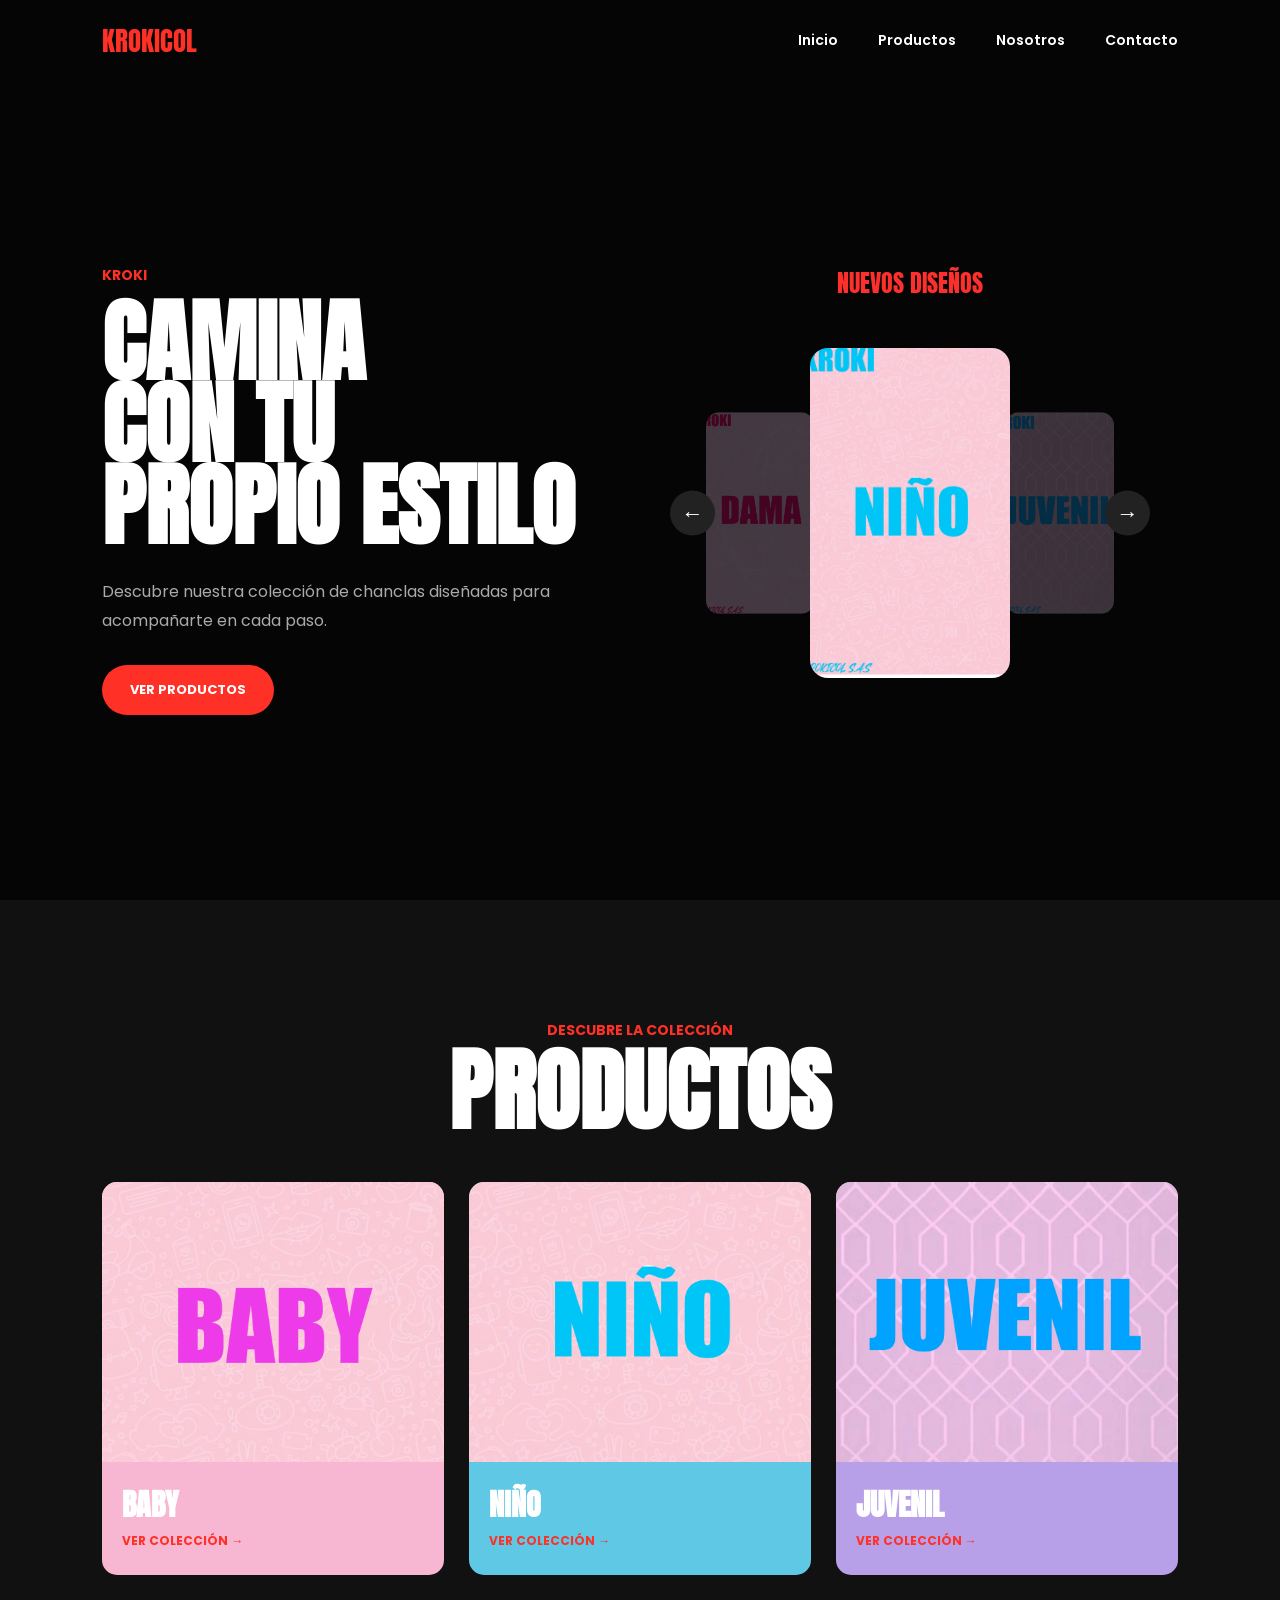
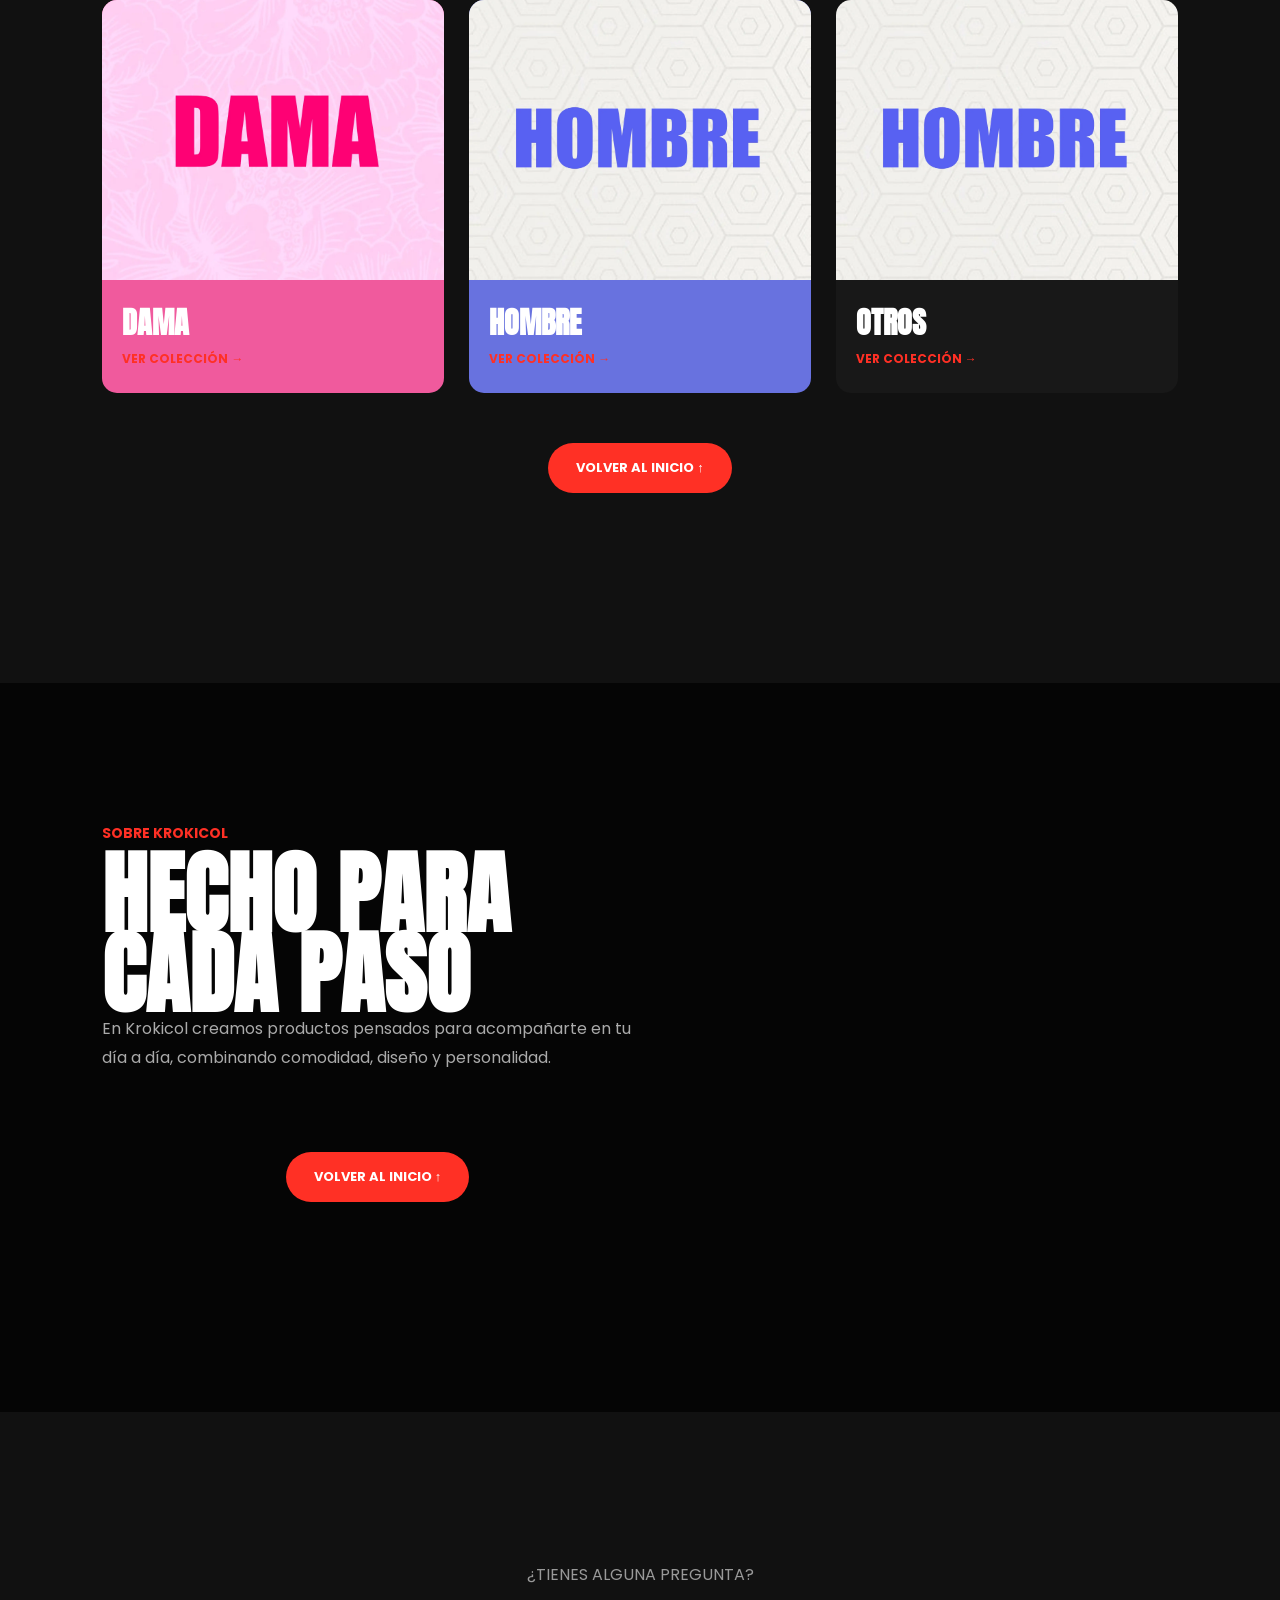
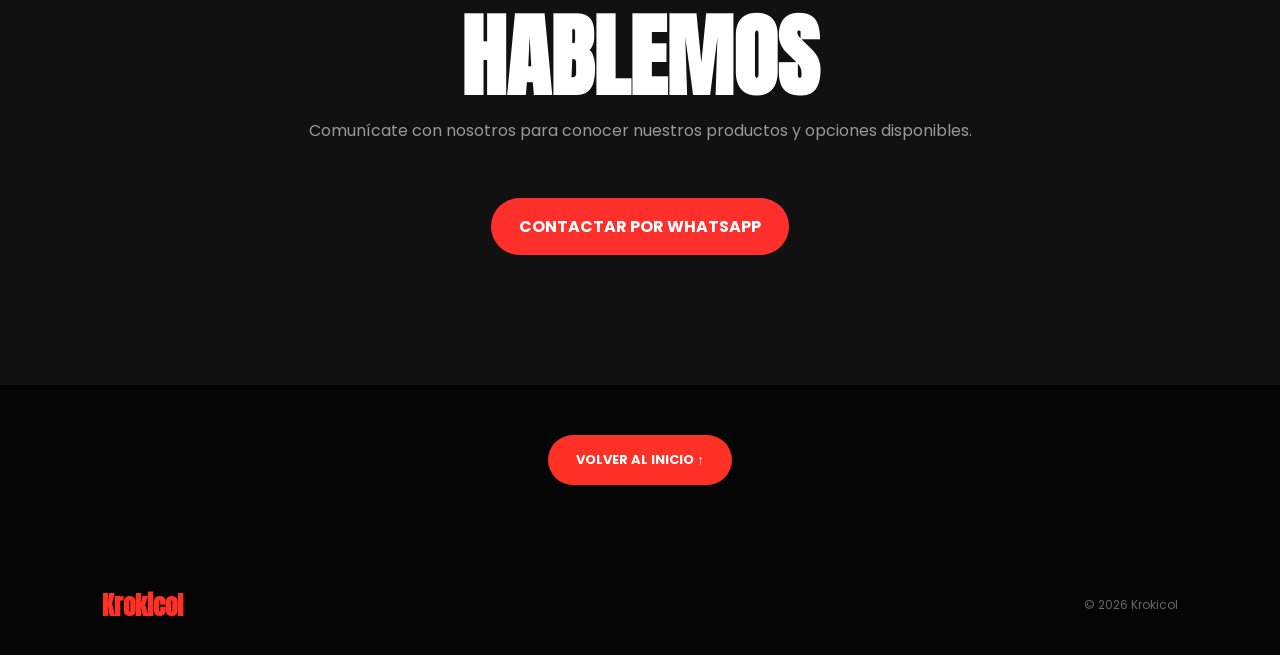
==== Krokicol App/index.html @ 509695ab "Agregar proyecto KROKICOL" ====
<!DOCTYPE html>
<html lang="es">

<head>

    <meta charset="UTF-8">

    <meta name="viewport" content="width=device-width, initial-scale=1.0">
    <link rel="icon" type="image/png" href="./images/icon-192.png">

    <title>Productos | Krokicol</title>

    <!-- Fuentes -->
    <link rel="preconnect" href="https://fonts.googleapis.com">
    <link rel="preconnect" href="https://fonts.gstatic.com" crossorigin>

    <link href="https://fonts.googleapis.com/css2?family=Anton&family=Poppins:wght@400;500;600;700&display=swap" rel="stylesheet">

    <!-- Tu CSS principal -->
    <link rel="stylesheet" href="style.css">

    <!-- Configuración de la App -->
    <link rel="manifest" href="manifest.json">
<meta name="theme-color" content="#050505">


    <!-- ==================================================
         ESTILOS DEL CARRUSEL
         Por ahora están aquí para no tocar style.css.
    =================================================== -->

    <style>

        /* ================================
           PÁGINA
        ================================= */

        .catalog-page {
            display: none;
    width: 100%;
    min-height: calc(100vh - 80px);
    background: #080808;
    padding: 70px 5% 100px;
    overflow: hidden;
    box-sizing: border-box;
}


        /* ================================
           ENCABEZADO
        ================================= */

        .catalog-header {
            text-align: center;
            margin-bottom: 35px;
        }

        .catalog-header .red-text {
            color: #ff3025;
            font-size: 13px;
            font-weight: 700;
            letter-spacing: 1px;
        }

        .catalog-header h1 {
            font-family: "Anton", sans-serif;
            font-size: clamp(60px, 8vw, 100px);
            line-height: 0.9;
            margin: 10px 0 15px;
        }

        .catalog-header p:last-child {
            color: #888;
            font-size: 14px;
        }


        /* ================================
           BOTONES DE CATEGORÍA
        ================================= */

        .category-buttons {
            display: flex;
            justify-content: center;
            flex-wrap: wrap;
            gap: 10px;
            margin-bottom: 40px;
        }

        .category-buttons a {
            padding: 10px 22px;
            border: 1px solid #333;
            border-radius: 30px;
            color: white;
            font-size: 13px;
            transition: 0.3s;
        }

        .category-buttons a:hover {
            background: #ff3025;
            border-color: #ff3025;
        }

        .category-buttons a.active {
            background: #ff3025;
            border-color: #ff3025;
        }


        /* ================================
           CARRUSEL
        ================================= */

        .carousel-area {
            width: 100%;
            max-width: 1300px;
            height: 430px;
            margin: 0 auto;
            position: relative;
        }

        .carousel-window {
            width: 100%;
            height: 100%;
            position: relative;
            overflow: hidden;
        }

        .carousel-track {
            width: 100%;
            height: 100%;
            position: relative;
        }


        /* ================================
           TARJETAS
        ================================= */

        .slide {
            position: absolute;

            width: 270px;
            height: 360px;

            left: 50%;
            top: 30px;

            transform:
                translateX(-50%)
                scale(0.65);

            opacity: 0;

            background: #151515;

            border: 1px solid #292929;

            border-radius: 16px;

            overflow: hidden;

            cursor: pointer;

            transition:
                transform 0.6s ease,
                opacity 0.6s ease,
                filter 0.6s ease;

            box-shadow:
                0 20px 50px rgba(0,0,0,0.5);
        }


        /* ================================
           PRODUCTO CENTRAL
        ================================= */

        .slide.active {
            opacity: 1;

            z-index: 5;

            transform:
                translateX(-50%)
                scale(1);

            filter: brightness(1);
        }


        /* ================================
           PRODUCTO IZQUIERDO
        ================================= */

        .slide.previous {
            opacity: 0.45;

            z-index: 3;

            transform:
                translateX(calc(-50% - 330px))
                scale(0.72);

            filter: brightness(0.4);
        }


        /* ================================
           PRODUCTO DERECHO
        ================================= */

        .slide.next {
            opacity: 0.45;

            z-index: 3;

            transform:
                translateX(calc(-50% + 330px))
                scale(0.72);

            filter: brightness(0.4);
        }


        /* ================================
           IMAGEN / PLACEHOLDER
        ================================= */

        .slide-image {
    width: 100%;
    height: 100%;

    display: flex;
    align-items: center;
    justify-content: center;

    background: #151515;

    overflow: hidden;
}

.slide-image img {
    width: 100%;
    height: 100%;

    object-fit: contain;

    display: block;
}


        /* ================================
           INFORMACIÓN DENTRO DE TARJETA
        ================================= */

        .slide-info {
            position: absolute;

            left: 22px;
            right: 22px;
            bottom: 20px;

            z-index: 2;
        }

        .slide-info::before {
            content: "";

            position: absolute;

            left: -22px;
            right: -22px;
            bottom: -20px;

            height: 150px;

            background:
                linear-gradient(
                    transparent,
                    rgba(0,0,0,0.95)
                );

            z-index: -1;
        }

        .slide-reference {
            color: #ff3025;

            font-size: 11px;

            font-weight: 700;

            letter-spacing: 1px;
        }

        .slide-info h3 {
            font-size: 22px;

            margin-top: 4px;
        }


        /* ================================
           FLECHAS
        ================================= */

        .carousel-arrow {
            position: absolute;

            top: 50%;

            transform: translateY(-50%);

            z-index: 20;

            width: 55px;
            height: 55px;

            border-radius: 50%;

            border: 1px solid #444;

            background: #111;

            color: white;

            font-size: 25px;

            cursor: pointer;

            transition: 0.3s;
        }

        .carousel-arrow:hover {
            background: #ff3025;

            border-color: #ff3025;

            transform:
                translateY(-50%)
                scale(1.1);
        }

        .arrow-left {
            left: 2%;
        }

        .arrow-right {
            right: 2%;
        }


        /* ================================
           INFORMACIÓN DEL PRODUCTO
        ================================= */

        .selected-product {
            text-align: center;

            margin-top: 10px;
        }

        .selected-reference {
            color: #ff3025;

            font-size: 12px;

            font-weight: 700;

            letter-spacing: 2px;
        }

        .selected-product h2 {
            font-family: "Anton", sans-serif;

            font-size: 40px;

            line-height: 1;

            margin: 8px 0;
        }

        .selected-description {
            color: #888;

            font-size: 14px;

            margin-bottom: 12px;
        }

        .selected-price {
            display: block;

            font-size: 24px;

            margin-bottom: 20px;
        }


        /* ================================
           BOTÓN CONSULTAR
        ================================= */

        .consult-button {
            display: inline-block;

            background: #ff3025;

            color: white;

            padding: 13px 25px;

            border-radius: 30px;

            font-size: 12px;

            font-weight: 700;

            transition: 0.3s;
        }

        .consult-button:hover {
            background: white;

            color: #ff3025;

            transform: translateY(-3px);
        }


        /* ================================
           PUNTOS
        ================================= */

        .dots {
            display: flex;

            justify-content: center;

            gap: 8px;

            margin-top: 25px;
        }

        .dot {
            width: 8px;
            height: 8px;

            padding: 0;

            border: none;

            border-radius: 50%;

            background: #444;

            cursor: pointer;

            transition: 0.3s;
        }

        .dot.active {
            width: 25px;

            border-radius: 10px;

            background: #ff3025;
        }

        /* ================================
   ZOOM DE PRODUCTO
================================ */

.zoom-modal {
    position: fixed;

    inset: 0;

    z-index: 9999;

    display: none;

    align-items: center;
    justify-content: center;

    background: rgba(0, 0, 0, 0.92);

    padding: 40px;
}

.zoom-modal.active {
    display: flex;
}

.zoom-content {
    width: 90vw;
    height: 85vh;

    display: flex;

    align-items: center;
    justify-content: center;

    overflow: hidden;

    cursor: grab;
}

.zoom-content:active {
    cursor: grabbing;
}

.zoom-content img {
    max-width: 100%;
    max-height: 100%;

    object-fit: contain;

    transform-origin: center;

    transition: transform 0.15s ease;

    user-select: none;

    cursor: default;

    touch-action: none;
}

.zoom-close {
    position: absolute;

    top: 25px;
    right: 30px;

    width: 50px;
    height: 50px;

    border-radius: 50%;

    border: 1px solid #555;

    background: #111;

    color: white;

    font-size: 20px;

    cursor: pointer;

    z-index: 10;

    transition: 0.3s;
}

.zoom-close:hover {
    background: #ff3025;

    border-color: #ff3025;
}

.zoom-controls {
    position: absolute;

    bottom: 25px;
    left: 50%;

    transform: translateX(-50%);

    display: flex;

    align-items: center;

    gap: 15px;

    padding: 10px 18px;

    border-radius: 40px;

    background: #111;

    border: 1px solid #333;
}

.zoom-controls button {
    width: 40px;
    height: 40px;

    border-radius: 50%;

    border: none;

    background: #ff3025;

    color: white;

    font-size: 22px;

    cursor: pointer;
}

.zoom-controls button:hover {
    background: white;

    color: #ff3025;
}

.zoom-controls span {
    color: white;

    font-size: 16px;
}

/* ================================
   ZOOM DE PRODUCTO
================================ */

.zoom-modal {
    position: fixed;

    inset: 0;

    z-index: 9999;

    display: none;

    align-items: center;
    justify-content: center;

    background: rgba(0, 0, 0, 0.92);

    padding: 40px;
}

.zoom-modal.active {
    display: flex;
}

.zoom-content {
    width: 90vw;
    height: 85vh;

    display: flex;

    align-items: center;
    justify-content: center;

    overflow: hidden;

    cursor: grab;
}

.zoom-content:active {
    cursor: grabbing;
}

.zoom-content img {
    max-width: 100%;
    max-height: 100%;

    object-fit: contain;

    transform-origin: center;

    transition: transform 0.2s ease;

    user-select: none;
}

.zoom-close {
    position: absolute;

    top: 25px;
    right: 30px;

    width: 50px;
    height: 50px;

    border-radius: 50%;

    border: 1px solid #555;

    background: #111;

    color: white;

    font-size: 20px;

    cursor: pointer;

    z-index: 10;

    transition: 0.3s;
}

.zoom-close:hover {
    background: #ff3025;

    border-color: #ff3025;
}

.zoom-controls {
    position: absolute;

    bottom: 25px;
    left: 50%;

    transform: translateX(-50%);

    display: flex;

    align-items: center;

    gap: 15px;

    padding: 10px 18px;

    border-radius: 40px;

    background: #111;

    border: 1px solid #333;
}

.zoom-controls button {
    width: 40px;
    height: 40px;

    border-radius: 50%;

    border: none;

    background: #ff3025;

    color: white;

    font-size: 22px;

    cursor: pointer;
}

.zoom-controls button:hover {
    background: white;

    color: #ff3025;
}

.zoom-controls span {
    color: white;

    font-size: 16px;
}

        /* ================================
           CELULAR
        ================================= */

        @media (max-width: 700px) {

            .catalog-page {
                padding: 60px 3% 80px;
            }

            .carousel-area {
                height: 390px;
            }

            .slide {
                width: 220px;
                height: 320px;
            }

            .slide.previous {
                transform:
                    translateX(calc(-50% - 150px))
                    scale(0.55);

                opacity: 0.2;
            }

            .slide.next {
                transform:
                    translateX(calc(-50% + 150px))
                    scale(0.55);

                opacity: 0.2;
            }

            .carousel-arrow {
                width: 45px;
                height: 45px;

                font-size: 20px;
            }

            .arrow-left {
                left: 0;
            }

            .arrow-right {
                right: 0;
            }

            .selected-product h2 {
                font-size: 32px;
            }

        }

    </style>

</head>


<body>



    <!-- ==================================================
         HEADER
    =================================================== -->

    <header class="header">

    <a href="index.html" class="logo">
        KROKICOL
    </a>

    <nav class="navbar">

        <a href="index.html">
            Inicio
        </a>

        <a href="index.html#productos">
            Productos
        </a>

        <a href="#nosotros">
            Nosotros
        </a>

        <a href="#contacto">
            Contacto
        </a>

    </nav>

</header>

    <section id="inicio" class="hero">

            <div class="hero-text">

                <p class="red-text">
                    KROKI
                </p>

                <h1>
                    CAMINA<br>
                    CON TU<br>
                    PROPIO ESTILO
                </h1>

                <p class="description">
                    Descubre nuestra colección de chanclas
                    diseñadas para acompañarte en cada paso.
                </p>

                <a href="index.html#productos" class="button"> 
                    VER PRODUCTOS
                </a>

            </div>


            <div class="hero-product">

    <p class="new-designs-title">NUEVOS DISEÑOS</p>

    <div class="hero-carousel" id="inicio-carrusel">

        <button class="hero-prev">←</button>

        <div class="hero-slides">

    <a href="./images/6.webp" class="hero-slide active">
        <img src="./images/6.webp" alt="Niño">
    </a>

    <a href="./images/14.webp" class="hero-slide">
        <img src="./images/14.webp" alt="Juvenil">
    </a>

    <a href="./images/23.webp" class="hero-slide">
        <img src="./images/23.webp" alt="Dama">
    </a>

</div>

        <button class="hero-next">→</button>

    </div>

</div>

    </section>

<!-- ================================
     CARRUSEL DE PRODUCTOS
================================ -->

<section class="catalog-page">

    <h2 id="category-title"></h2>

    <p id="category-description"></p>

    <div class="carousel-area">

        <div class="carousel-window">

            <div id="carousel-track" class="carousel-track"></div>

        </div>

        <button
            id="previous-button"
            class="carousel-arrow arrow-left">
            ‹
        </button>

        <button
            id="next-button"
            class="carousel-arrow arrow-right">
            ›
        </button>

        <div id="dots"></div>

    </div>

    <!-- INFORMACIÓN DEL PRODUCTO SELECCIONADO -->

<div class="selected-product">

    <p id="selected-reference"></p>

    <h2 id="selected-name"></h2>

    <p id="selected-description"></p>

    <p id="selected-price"></p>

    <a
        id="consult-button"
        class="button"
        href="#"
        target="_blank">
        CONSULTAR
    </a>

</div>

<!-- MODAL DE ZOOM -->
<div id="zoom-modal" class="zoom-modal">

    <button id="zoom-close" class="zoom-close">×</button>

    <button id="zoom-prev" class="zoom-nav zoom-prev">‹</button>

    <div class="zoom-content">

        <img id="zoom-image" src="" alt="Producto">

        <div class="zoom-controls">
            <button id="zoom-out">−</button>
            <span>ZOOM</span>
            <button id="zoom-in">+</button>
        </div>

    </div>

    <button id="zoom-next" class="zoom-nav zoom-next">›</button>

</div>

        </section>



    <!-- ==================================================
         CATÁLOGO
    =================================================== -->

    <section id="productos" class="home-products">

    <div class="section-title">

        <p class="red-text">DESCUBRE LA COLECCIÓN</p>

        <h2>PRODUCTOS</h2>

    </div>

    <!-- AQUÍ VAN LOS 6 CUADROS -->

    <div class="category-grid">


                <a href="./productos.html?categoria=baby"
                   class="category">

                    <div class="category-placeholder">
    <img src="./images/1.webp" alt="Baby">
</div>

                    <h3>
                        BABY
                    </h3>

                    <span>
                        VER COLECCIÓN →
                    </span>

                </a>


                <a href="./productos.html?categoria=nino"
                   class="category">

                    <div class="category-placeholder">
    <img src="./images/6.webp" alt="Niño">
</div>

                    <h3>
                        NIÑO
                    </h3>

                    <span>
                        VER COLECCIÓN →
                    </span>

                </a>


                <a href="./productos.html?categoria=juvenil"
                   class="category">

                    <div class="category-placeholder">
    <img src="./images/14.webp" alt="Juvenil">
</div>

                    <h3>
                        JUVENIL
                    </h3>

                    <span>
                        VER COLECCIÓN →
                    </span>

                </a>


                <a href="./productos.html?categoria=dama"
                   class="category">

                    <div class="category-placeholder">
    <img src="./images/23.webp" alt="Dama">
</div>

                    <h3>
                        DAMA
                    </h3>

                    <span>
                        VER COLECCIÓN →
                    </span>

                </a>


                <a href="./productos.html?categoria=hombre"
                   class="category">

                    <div class="category-placeholder">
    <img src="./images/64.webp" alt="Hombre">
</div>

                    <h3>
                        HOMBRE
                    </h3>

                    <span>
                        VER COLECCIÓN →
                    </span>

                </a>


                <a href="./productos.html?categoria=otros"
                   class="category">

                    <div class="category-placeholder">
    <img src="./images/64.webp" alt="Hombre">
</div>

                    <h3>
                        OTROS
                    </h3>

                    <span>
                        VER COLECCIÓN →
                    </span>

                </a>

            </div>

        

    <div class="back-home">
        <a href="index.html">VOLVER AL INICIO ↑</a>
    </div>

</section>

    

    <section class="about" id="nosotros">

    <div>

        <p class="red-text">
            SOBRE KROKICOL
        </p>

        <h2>
            HECHO PARA<br>
            CADA PASO
        </h2>

        <p class="description">
            En Krokicol creamos productos pensados
            para acompañarte en tu día a día,
            combinando comodidad, diseño y personalidad.
        </p>

        

            <div class="back-home">
                <a href="index.html">VOLVER AL INICIO ↑</a>
            </div>

        

    </div>

</section>



<section class="contact" id="contacto">

    <div class="contact-content">

        <p class="small-title">
            ¿TIENES ALGUNA PREGUNTA?
        </p>

        <h2>
            HABLEMOS
        </h2>

        <p>
            Comunícate con nosotros para conocer
            nuestros productos y opciones disponibles.
        </p>

        <a href="https://www.whatsapp.com/"
           class="btn"
           target="_blank">
            CONTACTAR POR WHATSAPP
        </a>

    </div>

</section>

<div class="back-home">
    <a href="index.html">VOLVER AL INICIO ↑</a>
</div>

</main>

<!-- ==================== FOOTER ==================== -->

<footer>
    <strong>
        Krokicol
    </strong>

    <p>
        © 2026 Krokicol
    </p>
</footer>



    <!-- ==================================================
         JAVASCRIPT
    =================================================== -->

    <script src="./productos.js"></script>

<script>

    /* =========================
       OBTENER CATEGORÍA DE LA URL
    ========================= */

    const parametros = new URLSearchParams(
        window.location.search
    );

        let categoria =
            parametros.get("categoria");


        if (!productos[categoria]) {
            categoria = "baby";
        }


        /* ================================================
           VARIABLES
        ================================================= */

        const listaProductos =
            productos[categoria];

        let productoActual = 0;


        const track =
            document.getElementById(
                "carousel-track"
            );

        const dots =
            document.getElementById(
                "dots"
            );

            console.log("TRACK:", track);
console.log("DOTS:", dots);

        /* ================================================
           TÍTULO
        ================================================= */

const categoryTitle = document.getElementById("category-title");
const categoryDescription = document.getElementById("category-description");

if (categoryTitle) {
    categoryTitle.textContent = nombresCategorias[categoria];
}

if (categoryDescription) {
    categoryDescription.textContent = descripciones[categoria];
}


        /* ================================================
           MARCAR CATEGORÍA ACTIVA
        ================================================= */

        document.querySelectorAll(
            ".category-buttons a"
        ).forEach(boton => {

            if (
                boton.dataset.category === categoria
            ) {

                boton.classList.add("active");

            }

        });


        /* ================================================
           CREAR TARJETAS
        ================================================= */

        function crearTarjetas() {

            track.innerHTML = "";

            dots.innerHTML = "";


            listaProductos.forEach(
                (producto, index) => {


                    const tarjeta =
                        document.createElement(
                            "article"
                        );


                    tarjeta.className =
                        "slide";


                    tarjeta.innerHTML = `

    <div class="slide-image">

        <img
            src="${producto.imagen}"
            alt="${producto.nombre}">

    </div>

    <div class="slide-info">

        <span class="slide-reference">
            ${producto.referencia}
        </span>

        <h3>
            ${producto.nombre}
        </h3>

    </div>

`;


     tarjeta.addEventListener(
    "click",
    () => {

        if (index === productoActual) {

            abrirZoom();

        } else {

            productoActual = index;

            actualizarCarrusel();

        }

    }
);


                    track.appendChild(
                        tarjeta
                    );


                    /* DOT */

                    const punto =
                        document.createElement(
                            "button"
                        );


                    punto.className =
                        "dot";


                    punto.addEventListener(
                        "click",
                        () => {

                            productoActual = index;

                            actualizarCarrusel();

                        }
                    );


                    dots.appendChild(
                        punto
                    );

                }
            );


            actualizarCarrusel();

        }


        /* ================================================
           ACTUALIZAR CARRUSEL
        ================================================= */

        function actualizarCarrusel() {

            const tarjetas =
                document.querySelectorAll(
                    ".slide"
                );


            const total =
                tarjetas.length;


            tarjetas.forEach(
                (tarjeta, index) => {


                    tarjeta.classList.remove(
                        "active",
                        "previous",
                        "next"
                    );


                    if (
                        index === productoActual
                    ) {

                        tarjeta.classList.add(
                            "active"
                        );

                    }


                    else if (
                        index ===
                        (
                            productoActual -
                            1 +
                            total
                        ) % total
                    ) {

                        tarjeta.classList.add(
                            "previous"
                        );

                    }


                    else if (
                        index ===
                        (
                            productoActual +
                            1
                        ) % total
                    ) {

                        tarjeta.classList.add(
                            "next"
                        );

                    }

                }
            );


            /* DOTS */

            document.querySelectorAll(
                ".dot"
            ).forEach(
                (punto, index) => {

                    punto.classList.toggle(
                        "active",
                        index === productoActual
                    );

                }
            );


            /* INFORMACIÓN */

            const producto =
                listaProductos[
                    productoActual
                ];


            document.getElementById(
                "selected-reference"
            ).textContent =
                producto.referencia;


            document.getElementById(
                "selected-name"
            ).textContent =
                producto.nombre;


            document.getElementById(
                "selected-description"
            ).textContent =
                producto.descripcion;


            document.getElementById(
                "selected-price"
            ).textContent =
                producto.precio;


            /* WHATSAPP */

            const mensaje =
                `Hola, estoy interesado en ${producto.nombre} (${producto.referencia}).`;


            document.getElementById(
                "consult-button"
            ).href =
                "https://wa.me/57XXXXXXXXXX?text=" +
                encodeURIComponent(
                    mensaje
                );

        }


        /* ================================================
           BOTÓN ANTERIOR
        ================================================= */

        const previousButton = document.getElementById("previous-button");

if (previousButton) {
    previousButton.addEventListener(
        "click",
        () => {
            productoActual--;

            if (productoActual < 0) {
                productoActual = listaProductos.length - 1;
            }

            actualizarCarrusel();
        }
    );
}


        /* ================================================
           BOTÓN SIGUIENTE
        ================================================= */

        const nextButton = document.getElementById("next-button");

if (nextButton) {
    nextButton.addEventListener(
        "click",
        () => {

            productoActual++;

            if (
                productoActual >= listaProductos.length
            ) {
                productoActual = 0;
            }

            actualizarCarrusel();

        }
    );
}


        /* ================================================
           INICIAR
        ================================================= */

        crearTarjetas();

        /* ================================================
   ZOOM DE PRODUCTO
================================================ */

/* ================================================
   ZOOM AVANZADO DE PRODUCTO
================================================ */

const zoomModal =
    document.getElementById("zoom-modal");

const zoomImage =
    document.getElementById("zoom-image");

    const zoomPrev =
    document.getElementById("zoom-prev");

const zoomNext =
    document.getElementById("zoom-next");

const zoomClose =
    document.getElementById("zoom-close");

const zoomIn =
    document.getElementById("zoom-in");

const zoomOut =
    document.getElementById("zoom-out");


/* ================================================
   VARIABLES DEL ZOOM
================================================ */

let zoomLevel = 1;

let positionX = 0;
let positionY = 0;

let isDragging = false;

let startX = 0;
let startY = 0;


/* ================================================
   ACTUALIZAR IMAGEN
================================================ */

function actualizarZoom() {

    zoomImage.style.transform =
        `translate(${positionX}px, ${positionY}px) scale(${zoomLevel})`;

}


/* ================================================
   REINICIAR ZOOM
================================================ */

function reiniciarZoom() {

    zoomLevel = 1;

    positionX = 0;

    positionY = 0;

    actualizarZoom();

}


/* ================================================
   ABRIR ZOOM
================================================ */

function abrirZoom() {

    const producto =
        listaProductos[productoActual];


    zoomImage.src =
        producto.imagen;


    zoomImage.alt =
        producto.nombre;


    reiniciarZoom();


    zoomModal.classList.add(
        "active"
    );

}

function productoAnterior() {
    productoActual--;

    if (productoActual < 0) {
        productoActual = listaProductos.length - 1;
    }

    abrirZoom();
}

function productoSiguiente() {
    productoActual++;

    if (productoActual >= listaProductos.length) {
        productoActual = 0;
    }

    abrirZoom();
}



/* ================================================
   CERRAR ZOOM
================================================ */

function cerrarZoom() {

    zoomModal.classList.remove(
        "active"
    );

}


/* ================================================
   AUMENTAR ZOOM
================================================ */

function aumentarZoom(
    cantidad = 0.25
) {

    zoomLevel += cantidad;


    if (zoomLevel > 4) {

        zoomLevel = 4;

    }


    actualizarZoom();

}


/* ================================================
   REDUCIR ZOOM
================================================ */

function reducirZoom(
    cantidad = 0.25
) {

    zoomLevel -= cantidad;


    if (zoomLevel < 1) {

        zoomLevel = 1;

        positionX = 0;

        positionY = 0;

    }


    actualizarZoom();

}


/* ================================================
   BOTÓN +
================================================ */

zoomIn.addEventListener(
    "click",
    () => {

        aumentarZoom();

    }
);


/* ================================================
   BOTÓN -
================================================ */

zoomOut.addEventListener(
    "click",
    () => {

        reducirZoom();

    }
);



/* ================================================
   RUEDA DEL MOUSE
================================================ */

zoomImage.addEventListener(
    "wheel",
    (evento) => {

        evento.preventDefault();


        if (
            evento.deltaY < 0
        ) {

            aumentarZoom(0.15);

        } else {

            reducirZoom(0.15);

        }

    },
    {
        passive: false
    }
);


/* ================================================
   DOBLE CLIC
================================================ */

zoomImage.addEventListener(
    "dblclick",
    (evento) => {

        evento.preventDefault();


        if (
            zoomLevel === 1
        ) {

            zoomLevel = 2;

        } else {

            zoomLevel = 1;

            positionX = 0;

            positionY = 0;

        }


        actualizarZoom();

    }
);


/* ================================================
   ARRASTRAR CON MOUSE
================================================ */

zoomImage.addEventListener(
    "mousedown",
    (evento) => {

        if (
            zoomLevel <= 1
        ) {

            return;

        }


        isDragging = true;


        startX =
            evento.clientX -
            positionX;


        startY =
            evento.clientY -
            positionY;


        zoomImage.style.cursor =
            "grabbing";

    }
);


document.addEventListener(
    "mousemove",
    (evento) => {

        if (
            !isDragging
        ) {

            return;

        }


        positionX =
            evento.clientX -
            startX;


        positionY =
            evento.clientY -
            startY;


        actualizarZoom();

    }
);


document.addEventListener(
    "mouseup",
    () => {

        isDragging = false;


        zoomImage.style.cursor =
            zoomLevel > 1
                ? "grab"
                : "default";

    }
);


/* ================================================
   VARIABLES PARA TOUCH
================================================ */

let initialDistance = 0;

let initialZoom = 1;

let touchStartX = 0;

let touchStartY = 0;


/* ================================================
   CALCULAR DISTANCIA ENTRE DOS DEDOS
================================================ */

function obtenerDistancia(
    touch1,
    touch2
) {

    const diferenciaX =
        touch1.clientX -
        touch2.clientX;


    const diferenciaY =
        touch1.clientY -
        touch2.clientY;


    return Math.sqrt(
        diferenciaX * diferenciaX +
        diferenciaY * diferenciaY
    );

}


/* ================================================
   TOUCH — INICIO
================================================ */

zoomImage.addEventListener(
    "touchstart",
    (evento) => {

        /* DOS DEDOS */

        if (
            evento.touches.length === 2
        ) {

            initialDistance =
                obtenerDistancia(
                    evento.touches[0],
                    evento.touches[1]
                );


            initialZoom =
                zoomLevel;

        }


        /* UN DEDO */

        else if (
            evento.touches.length === 1 &&
            zoomLevel > 1
        ) {

            touchStartX =
                evento.touches[0].clientX -
                positionX;


            touchStartY =
                evento.touches[0].clientY -
                positionY;

        }

    },
    {
        passive: false
    }
);


/* ================================================
   TOUCH — MOVIMIENTO
================================================ */

zoomImage.addEventListener(
    "touchmove",
    (evento) => {

        evento.preventDefault();


        /* =========================
           DOS DEDOS = PINCH
        ========================== */

        if (
            evento.touches.length === 2
        ) {

            const distanciaActual =
                obtenerDistancia(
                    evento.touches[0],
                    evento.touches[1]
                );


            const factor =
                distanciaActual /
                initialDistance;


            zoomLevel =
                initialZoom * factor;


            if (
                zoomLevel < 1
            ) {

                zoomLevel = 1;

            }


            if (
                zoomLevel > 4
            ) {

                zoomLevel = 4;

            }


            actualizarZoom();

        }


        /* =========================
           UN DEDO = ARRASTRAR
        ========================== */

        else if (
            evento.touches.length === 1 &&
            zoomLevel > 1
        ) {

            positionX =
                evento.touches[0].clientX -
                touchStartX;


            positionY =
                evento.touches[0].clientY -
                touchStartY;


            actualizarZoom();

        }

    },
    {
        passive: false
    }
);


/* ================================================
   CERRAR CON X
================================================ */

zoomClose.addEventListener(
    "click",
    cerrarZoom
);


zoomPrev.addEventListener(
    "click",
    productoAnterior
);

zoomNext.addEventListener(
    "click",
    productoSiguiente
);


/* ================================================
   CERRAR HACIENDO CLIC EN EL FONDO
================================================ */

zoomModal.addEventListener(
    "click",
    (evento) => {

        if (
            evento.target === zoomModal
        ) {

            cerrarZoom();

        }

    }
);


/* ================================================
   ESC PARA CERRAR
================================================ */

document.addEventListener(
    "keydown",
    (evento) => {

        if (
            evento.key === "Escape"
        ) {

            cerrarZoom();

        }

    }
);


    </script>

<script>
(function () {

    const categoriaActual = new URLSearchParams(window.location.search).get("categoria");

    const colores = {
    baby: "#F3B6CF",
    nino: "#A9DDE8",
    juvenil: "#C5B5E5",
    dama: "#F3B6D0",
    hombre: "#B7C5E3",
    otros: "#D6D6D6"
};

    const color = colores[categoriaActual];

    if (color) {

        // Cambia el fondo general
        document.body.style.backgroundColor = color;

        // Cambia específicamente el MAIN de productos
        const catalogo = document.querySelector(".catalog-page");

        if (catalogo) {
            catalogo.style.backgroundColor = color;
        }

    }

})();
</script>

<script src="app.js"></script>

<script>
window.addEventListener("load", function () {
    window.scrollTo(0, 0);
});
</script>

</body>

</html>
---- Krokicol App/style.css ----
/* ================================
   GENERAL
================================ */

* {
    margin: 0;
    padding: 0;
    box-sizing: border-box;
}

html {
    scroll-behavior: smooth;
}

body {
    background: #050505;
    color: white;
    font-family: "Poppins", sans-serif;
    margin: 0;
    overflow-x: hidden;
}

a {
    text-decoration: none;
    color: inherit;
}


/* ================================
   HEADER
================================ */

.header {
    height: 80px;
    padding: 0 8%;

    display: flex;
    align-items: center;
    justify-content: space-between;

    background: #050505;
}

.logo {
    color: #ff3025;

    font-family: "Anton", sans-serif;
    font-size: 27px;
}

.navbar {
    display: flex;
    gap: 40px;
}

.navbar a {
    font-size: 14px;
    font-weight: 600;

    transition: 0.3s;
}

.navbar a:hover {
    color: #ff3025;
}


/* ================================
   TEXTOS
================================ */

.red-text {
    color: #ff3025;

    font-size: 14px;
    font-weight: 700;
}

.description {
    max-width: 550px;

    color: #aaa;

    line-height: 1.8;

    margin-bottom: 30px;
}


/* ================================
   BOTÓN
================================ */

.button {
    display: inline-block;

    background: #ff3025;

    padding: 15px 28px;

    border-radius: 30px;

    font-size: 13px;
    font-weight: 700;

    transition: 0.3s;
}

.button:hover {
    background: white;
    color: #ff3025;

    transform: translateY(-3px);
}


/* ================================
   HERO
================================ */

.hero {
    width: 100%;
    min-height: calc(100vh - 80px);
    padding: 70px 8%;
    display: grid;
    grid-template-columns: minmax(0, 1fr) minmax(0, 1fr);
    align-items: center;
    gap: 60px;
    box-sizing: border-box;
}

.hero-text h1 {
    font-family: "Anton", sans-serif;

    font-size: clamp(55px, 7vw, 100px);

    line-height: 0.92;

    margin: 15px 0 30px;
}

.hero-product {
    width: 100%;
    max-width: 480px;
    height: 450px;

    display: flex;
    justify-content: center;
    align-items: center;
    flex-direction: column;
}

.product-placeholder {
    width: 480px;
    height: 400px;

    display: flex;
    align-items: center;
    justify-content: center;

    border-radius: 20px;

    border: 1px dashed #444;

    color: #444;

    font-family: "Anton", sans-serif;

    font-size: 30px;
}


/* ================================
   TÍTULOS
================================ */

.section-title {
    text-align: center;

    margin-bottom: 50px;
}

.section-title h2,
.about h2,
.contact h2 {
    font-family: "Anton", sans-serif;

    font-size: clamp(55px, 7vw, 90px);

    line-height: 0.9;

    margin-top: 10px;
}


/* ================================
   PRODUCTOS
================================ */

.home-products {
    padding: 120px 8%;

    background: #111;
}

.category-grid {
    display: grid;

    grid-template-columns: repeat(3, 1fr);

    gap: 25px;
}

.category {
    background: #181818;

    border-radius: 15px;

    overflow: hidden;

    transition: 0.3s;
}

/* ==================== COLORES POR CATEGORÍA ==================== */

/* BABY */
.category[href*="categoria=baby"] {
    background: #f7b6d2;
}

/* NIÑO */
.category[href*="categoria=nino"] {
    background: #5ec8e5;
}

/* JUVENIL */
.category[href*="categoria=juvenil"] {
    background: #b8a0e8;
}

/* DAMA */
.category[href*="categoria=dama"] {
    background: #f05a9d !important;
}

/* HOMBRE */
.category[href*="categoria=hombre"] {
    background: #6872df !important;
}

.category:hover {
    transform: translateY(-8px);
}


.category-placeholder {
    height: 280px;

    display: flex;
    align-items: center;
    justify-content: center;

    background:
        linear-gradient(
            135deg,
            #202020,
            #090909
        );

    color: #444;

    font-family: "Anton", sans-serif;

    font-size: 40px;
}



.category-placeholder img {
    width: 100%;
    height: 100%;
    object-fit: cover;
    object-position: center;
    display: block;
}

.category h3 {
    font-family: "Anton", sans-serif;

    font-size: 30px;

    padding: 20px 20px 5px;
}

.category span {
    display: block;

    color: #ff3025;

    font-size: 12px;
    font-weight: 700;

    padding: 0 20px 25px;
}


/* ================================
   NOSOTROS
================================ */

.about {
    padding: 140px 8%;

    min-height: 600px;

    display: flex;

    align-items: center;
}

.about > div {
    max-width: 700px;
}


/* ================================
   CONTACTO
================================ */

.contact {
    padding: 130px 8%;

    text-align: center;

    background: #111;
}

.contact p:not(.red-text) {
    color: #999;

    margin: 20px 0 30px;
}


/* ================================
   FOOTER
================================ */

footer {
    min-height: 100px;

    padding: 30px 8%;

    display: flex;

    align-items: center;
    justify-content: space-between;
}

footer strong {
    color: #ff3025;

    font-family: "Anton", sans-serif;

    font-size: 25px;
}

footer p {
    color: #666;

    font-size: 12px;
}


/* ================================
   CELULAR
================================ */

@media (max-width: 700px) {

    .header {
        padding: 0 6%;
    }

    .navbar {
        gap: 15px;
    }

    .navbar a {
        font-size: 11px;
    }

    .hero {
        grid-template-columns: 1fr;

        text-align: center;

        padding: 70px 6%;
    }

    .description {
        margin-left: auto;
        margin-right: auto;
    }

    .product-placeholder {
        width: 100%;
        height: 300px;
    }

    .category-grid {
        grid-template-columns: 1fr;
    }

    .home-products {
        padding: 80px 6%;
    }

    .about {
        padding: 90px 6%;
    }

    .contact {
        padding: 90px 6%;
    }

    footer {
        flex-direction: column;

        gap: 15px;

        text-align: center;
    }
}

/* BOTÓN DE CONTACTO */
.contact .btn {
    display: inline-block;
    margin-top: 25px;
    padding: 16px 28px;
    background: #ff302b;
    color: #ffffff;
    text-decoration: none;
    font-weight: bold;
    border-radius: 30px;
    transition: 0.3s;
}

.contact .btn:hover {
    transform: scale(1.05);
    background: #e62622;
}

/* TÍTULO NUEVOS DISEÑOS */

.new-designs-title {
    font-family: "Anton", sans-serif;
    font-size: 24px;
    color: #ff302b;

    text-align: center;

    margin: 0 0 10px 0;
}

/* ==================== CARRUSEL DEL INICIO ==================== */

/* ==================== CARRUSEL DEL INICIO ==================== */

.hero-carousel {
    position: relative;
    width: 480px;
    height: 400px;

    display: flex;
    align-items: center;
    justify-content: center;

    overflow: hidden;
}

.hero-slides {
    position: relative;
    width: 100%;
    height: 100%;

    display: flex;
    align-items: center;
    justify-content: center;
}

.hero-slide {
    position: absolute;

    width: 150px;
    height: 280px;

    border-radius: 18px;
    overflow: hidden;

    opacity: 0;

    transition:
        transform 0.6s ease,
        opacity 0.6s ease;

    cursor: pointer;

    z-index: 1;
}

.hero-slide img {
    width: 100%;
    height: 100%;

    object-fit: cover;
    object-position: center;

    display: block;
}

/* TARJETA CENTRAL */

.hero-slide.active {
    width: 200px;
    height: 330px;

    transform: translateX(0) scale(1);

    opacity: 1;

    z-index: 3;
}

/* TARJETA IZQUIERDA */

.hero-slide.prev {
    transform: translateX(-150px) scale(0.75);

    opacity: 0.25;

    z-index: 1;
}

/* TARJETA DERECHA */

.hero-slide.next {
    transform: translateX(150px) scale(0.75);

    opacity: 0.25;

    z-index: 1;
}

/* FLECHAS */

.hero-prev,
.hero-next {
    position: absolute;

    top: 50%;
    transform: translateY(-50%);

    width: 45px;
    height: 45px;

    border: 1px solid #444;
    border-radius: 50%;

    background: rgba(0, 0, 0, 0.7);

    color: white;

    font-size: 22px;

    cursor: pointer;

    z-index: 10;
}

.hero-prev {
    left: 0px;
}

.hero-next {
    right: 0px;
}

.hero-prev:hover,
.hero-next:hover {
    background: #ff302b;
}
/* =========================================
   CARRUSEL DEL INICIO
   ========================================= */

#inicio-carrusel {
    position: relative;
    width: 480px;
    height: 430px;

    display: flex;
    align-items: center;
    justify-content: center;

    overflow: hidden;
}


/* CONTENEDOR */

#inicio-carrusel .hero-slides {
    position: relative;
    width: 100%;
    height: 100%;
}


/* TODAS LAS TARJETAS */

#inicio-carrusel .hero-slide {
    position: absolute;

    top: 50%;
    left: 50%;

    width: 150px;
    height: 280px;

    margin: 0;

    overflow: hidden;
    border-radius: 18px;

    opacity: 0;

    transform: translate(-50%, -50%) scale(0.72);

    transition:
        transform 0.5s ease,
        opacity 0.5s ease;

    z-index: 1;
}


/* IMAGEN */

#inicio-carrusel .hero-slide img {
    display: block;

    width: 100%;
    height: 100%;

    object-fit: cover;
}


/* TARJETA CENTRAL */

#inicio-carrusel .hero-slide.active {
    width: 200px;
    height: 330px;

    opacity: 1;

    transform: translate(-50%, -50%) scale(1);

    z-index: 3;
}


/* TARJETA IZQUIERDA */

#inicio-carrusel .hero-slide.prev {
    opacity: 0.25;

    transform:
        translate(calc(-50% - 150px), -50%)
        scale(0.72);

    z-index: 1;
}


/* TARJETA DERECHA */

#inicio-carrusel .hero-slide.next {
    opacity: 0.25;

    transform:
        translate(calc(-50% + 150px), -50%)
        scale(0.72);

    z-index: 1;
}


/* FLECHAS */

#inicio-carrusel .hero-prev,
#inicio-carrusel .hero-next {
    position: absolute;

    top: 50%;

    width: 45px;
    height: 45px;

    margin: 0;

    border: none;
    border-radius: 50%;

    background: #222;
    color: white;

    font-size: 22px;

    cursor: pointer;

    transform: translateY(-50%);

    z-index: 10;
}


#inicio-carrusel .hero-prev {
    left: 0px;
}


#inicio-carrusel .hero-next {
    right: 0px;
}

/* ==================== COLORES CATEGORÍAS ==================== */

.category[href="productos.html?categoria=dama"] {
    background-color: #f05a9d !important;
}

.category[href="productos.html?categoria=hombre"] {
    background-color: #6872df !important;
} 

/* ==================== FONDO DE PRODUCTOS ==================== */

body#productos-page {
    background: #252525;
    transition: background-color 0.5s ease;
}

/* OCULTAR PRECIOS */
#selected-price {
    display: none;
}

/* BOTÓN VOLVER AL INICIO */

.back-home {
    display: block;
    text-align: center;
    padding: 50px 0 70px;
}

.back-home a {
    display: inline-block;
    background: #ff3025;
    color: white;
    padding: 15px 28px;
    border-radius: 30px;
    font-size: 13px;
    font-weight: 700;
    transition: 0.3s;
}

.back-home a:hover {
    background: white;
    color: #ff3025;
    transform: translateY(-3px);
}

/* ========================================
   VISOR DE IMÁGENES
======================================== */

.hero-modal {
    display: none;

    position: fixed;
    z-index: 9999;

    inset: 0;

    background: rgba(0, 0, 0, 0.95);

    align-items: center;
    justify-content: center;
}

.hero-modal.active {
    display: flex;
}

.hero-modal-image {
    max-width: 75%;
    max-height: 85%;

    object-fit: contain;

    border-radius: 20px;
}


.hero-modal-close,
.hero-modal-prev,
.hero-modal-next {

    position: absolute;

    border: none;

    cursor: pointer;

    color: white;

    background: #222;

    border-radius: 50%;

    display: flex;

    align-items: center;
    justify-content: center;

}


.hero-modal-close {

    top: 25px;
    right: 30px;

    width: 50px;
    height: 50px;

    font-size: 30px;

}


.hero-modal-prev,
.hero-modal-next {

    top: 50%;

    transform: translateY(-50%);

    width: 60px;
    height: 60px;

    font-size: 28px;

}


.hero-modal-prev {
    left: 30px;
}


.hero-modal-next {
    right: 30px;
}


.hero-modal-close:hover,
.hero-modal-prev:hover,
.hero-modal-next:hover {

    background: #ff3025;

}

/* ================================
   HEADER APP
================================ */

.app-header {
    height: 80px;
    padding: 0 8%;

    display: flex;
    align-items: center;
    justify-content: space-between;

    background: #050505;
}

.app-header h1 {
    margin: 0;

    color: #ff2b22;
    font-size: 32px;
    font-weight: 900;
}

.app-header nav {
    display: flex;
    align-items: center;
    gap: 45px;
}

.app-header nav a {
    color: white;
    text-decoration: none;

    font-size: 16px;
    font-weight: 600;

    transition: color 0.2s ease;
}

.app-header nav a:hover {
    color: #ff2b22;
}
/* =================================
   HEADER APP
================================= */

.header {
    height: 80px;
    padding: 0 8%;

    display: flex;
    align-items: center;
    justify-content: space-between;

    background: #050505;
}

.header .logo {
    color: #ff3025;
    text-decoration: none;
    font-family: "Anton", sans-serif;
    font-size: 27px;
}

.header .navbar {
    display: flex;
    gap: 40px;
}

.header .navbar a {
    color: white;
    text-decoration: none;
    font-size: 14px;
    font-weight: 600;
    transition: 0.3s;
}

.header .navbar a:hover {
    color: #ff3025;
}

/* ================================
   NOSOTROS
================================ */

.nosotros {
    min-height: 500px;
    padding: 100px 8%;
    background: #050505;
    display: flex;
    align-items: center;
}

.nosotros-contenido {
    max-width: 700px;
}

.nosotros h2 {
    font-size: 64px;
    margin: 15px 0 25px;
    font-weight: 900;
}

.nosotros-contenido > p:last-child {
    font-size: 20px;
    line-height: 1.7;
    color: #bdbdbd;
}

/* ================================
   CONTACTO
================================ */

.contacto {
    background: #050505;
    min-height: 500px;
    padding: 100px 8%;
    color: white;
}

.contacto-contenido {
    max-width: 900px;
}

.contacto h2 {
    font-size: 64px;
    margin: 15px 0 25px;
    font-weight: 800;
}

.contacto p:not(.red-text) {
    font-size: 20px;
    color: #bdbdbd;
    line-height: 1.6;
}

.contacto .red-text {
    color: #ff302b;
    font-weight: 800;
    font-size: 16px;
    margin: 0;
}

/* DATOS DE CONTACTO */

.contacto-datos {
    display: flex;
    gap: 80px;
    margin-top: 50px;
}

.contacto-item {
    display: flex;
    flex-direction: column;
    gap: 12px;
}

.contacto-item span {
    color: #ff302b;
    font-size: 14px;
    font-weight: 800;
    letter-spacing: 1px;
}

.contacto-item a {
    color: white;
    font-size: 20px;
    font-weight: 600;
    text-decoration: none;
    transition: 0.3s;
}

.contacto-item a:hover {
    color: #ff302b;
}
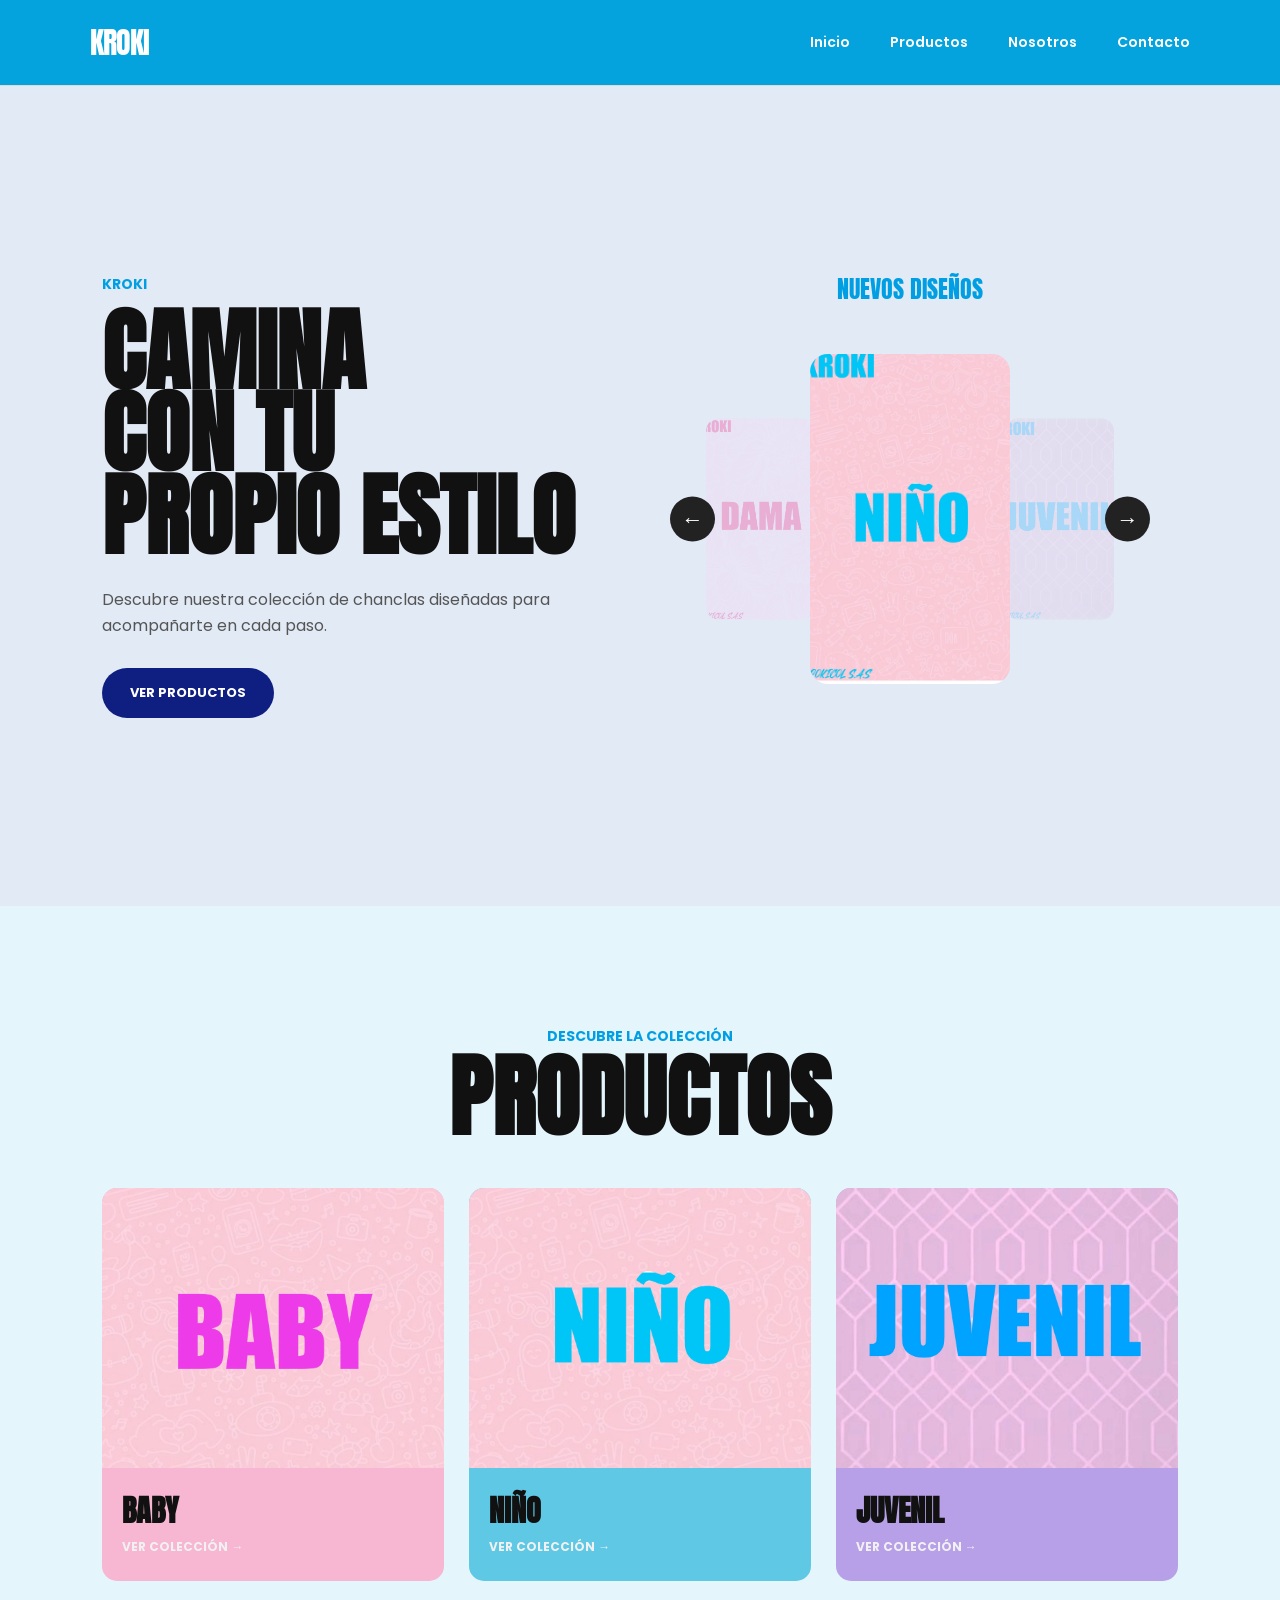
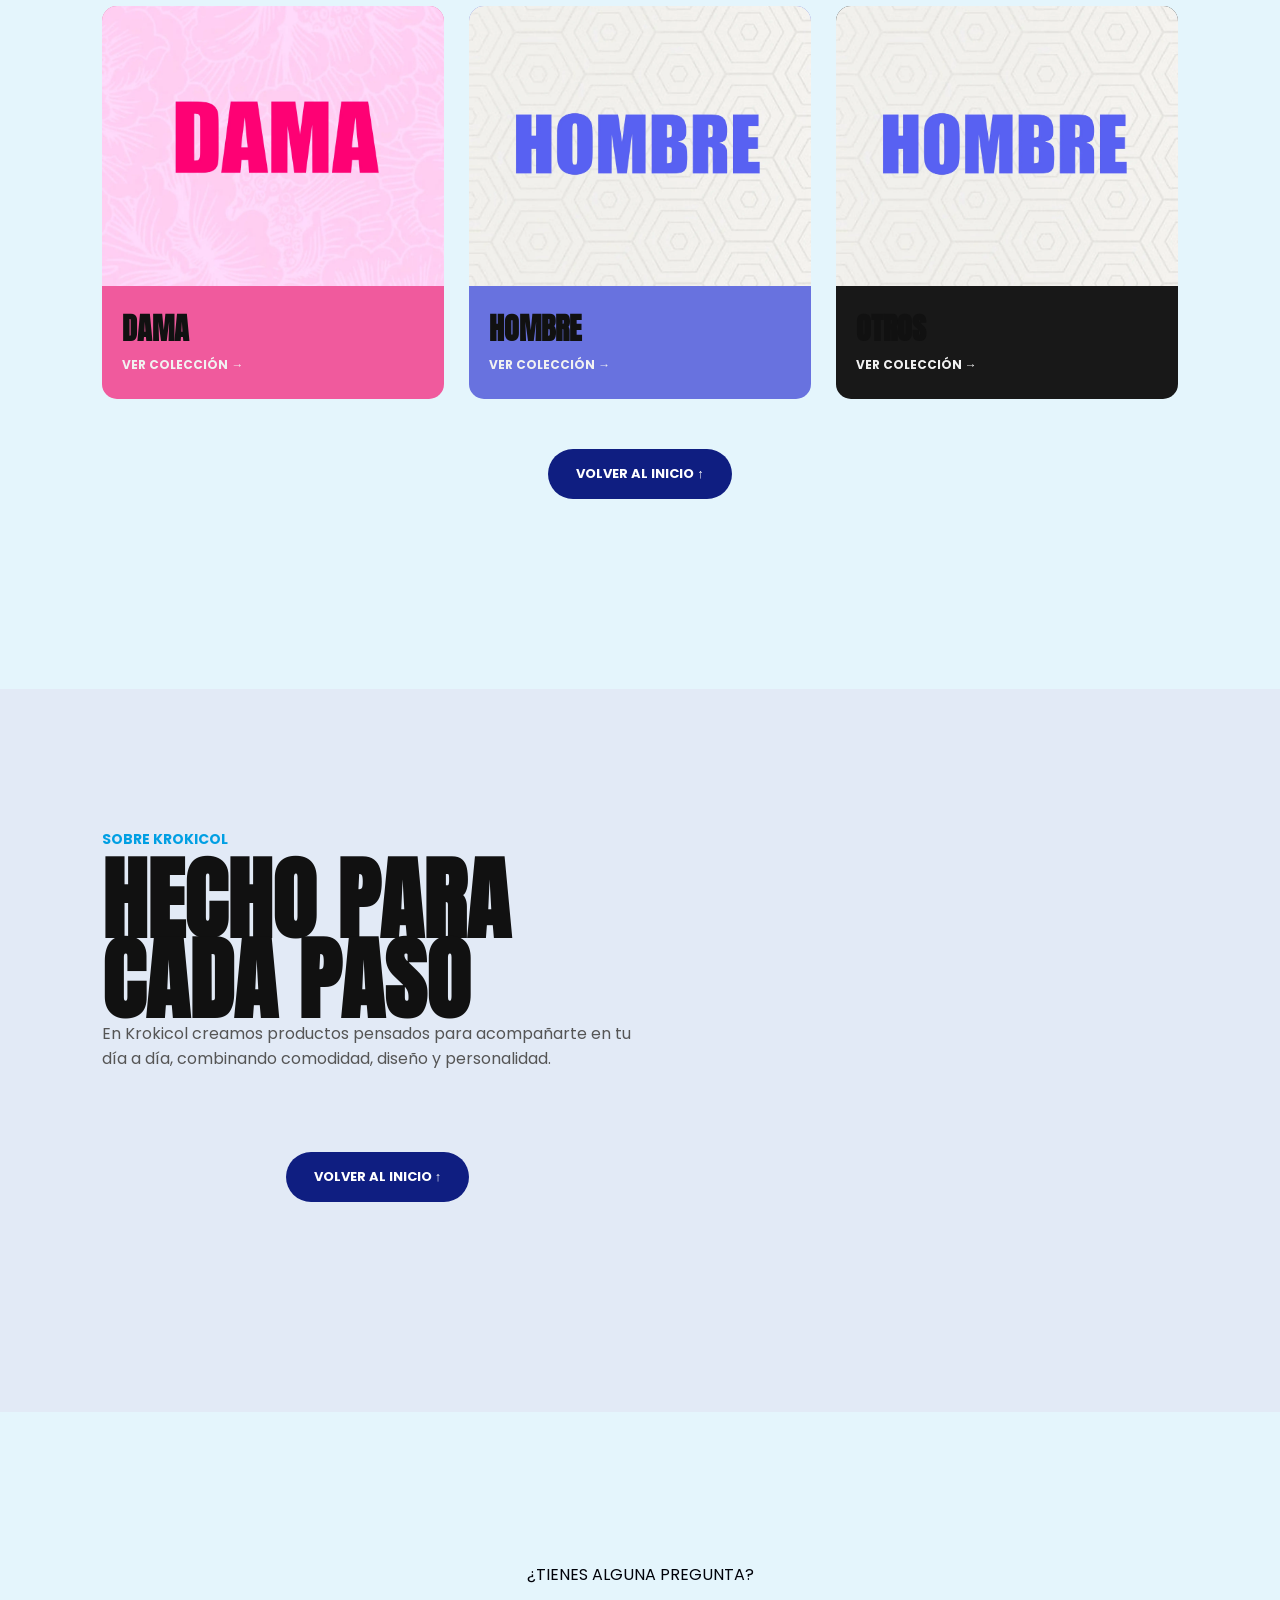
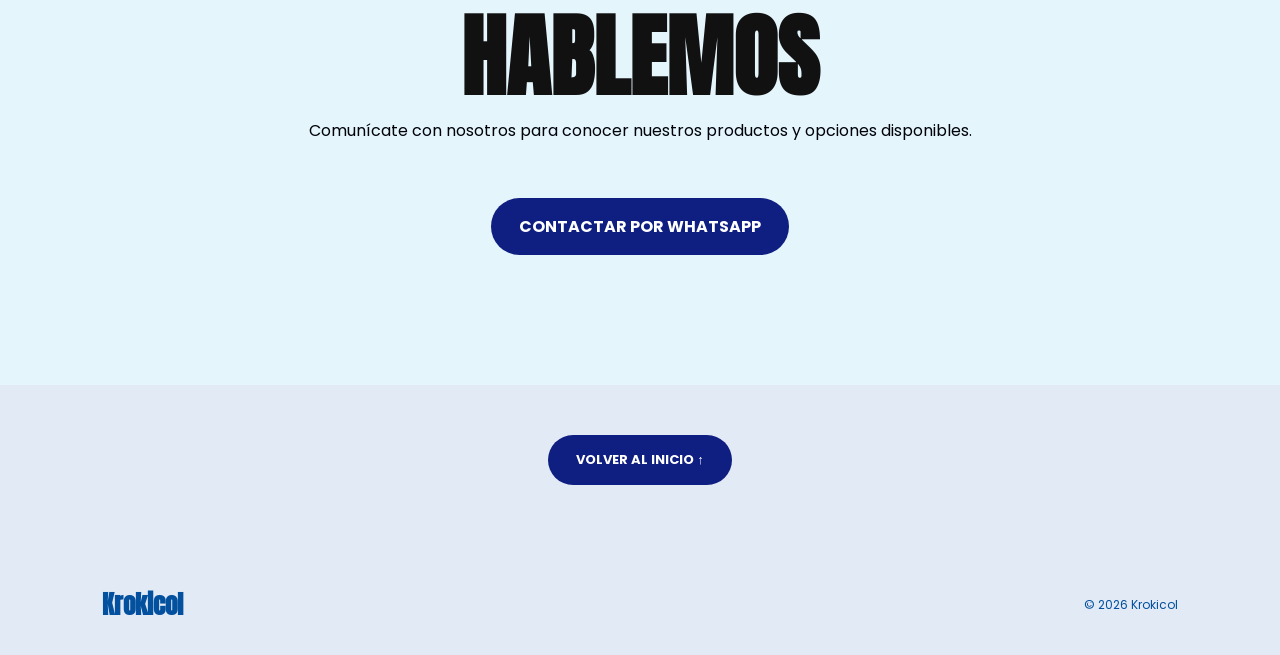
==== commit 51054d4d: "Actualizar diseño y colores" ====
--- a/Krokicol App/index.html
+++ b/Krokicol App/index.html
@@ -21,7 +21,7 @@
 
     <!-- Configuración de la App -->
     <link rel="manifest" href="manifest.json">
-<meta name="theme-color" content="#050505">
+<meta name="theme-color" content="#f8f5ef">
 
 
     <!-- ==================================================
@@ -63,11 +63,12 @@
         }
 
         .catalog-header h1 {
-            font-family: "Anton", sans-serif;
-            font-size: clamp(60px, 8vw, 100px);
-            line-height: 0.9;
-            margin: 10px 0 15px;
-        }
+    font-family: "Anton", sans-serif;
+    font-size: clamp(60px, 8vw, 100px);
+    line-height: 0.9;
+    color: #111111 !important;
+    margin: 10px 0 15px;
+}
 
         .catalog-header p:last-child {
             color: #888;
@@ -824,7 +825,7 @@
     <header class="header">
 
     <a href="index.html" class="logo">
-        KROKICOL
+        KROKI
     </a>
 
     <nav class="navbar">
--- a/Krokicol App/style.css
+++ b/Krokicol App/style.css
@@ -14,8 +14,8 @@
 }
 
 body {
-    background: #050505;
-    color: white;
+    background: #e2eaf6;
+    color: #111111;
     font-family: "Poppins", sans-serif;
     margin: 0;
     overflow-x: hidden;
@@ -32,33 +32,43 @@
 ================================ */
 
 .header {
-    height: 80px;
-    padding: 0 8%;
+    height: 86px;
+    padding: 0 7%;
 
     display: flex;
     align-items: center;
     justify-content: space-between;
 
-    background: #050505;
+    background: #00aeef;
+    border-bottom: 1px solid #dedad3;
+
+    position: relative;
+    z-index: 100;
 }
 
 .logo {
-    color: #ff3025;
-
+    color: white;
     font-family: "Anton", sans-serif;
-    font-size: 27px;
+    font-size: 30px;
+    letter-spacing: -1px;
+    line-height: 1;
 }
 
 .navbar {
     display: flex;
-    gap: 40px;
+    align-items: center;
+    gap: 38px;
 }
 
 .navbar a {
+    position: relative;
+
+    color: white;
+    font-family: "Poppins", sans-serif;
     font-size: 14px;
     font-weight: 600;
 
-    transition: 0.3s;
+    transition: color 0.25s ease;
 }
 
 .navbar a:hover {
@@ -71,7 +81,7 @@
 ================================ */
 
 .red-text {
-    color: #ff3025;
+    color: #009fe3;
 
     font-size: 14px;
     font-weight: 700;
@@ -80,9 +90,9 @@
 .description {
     max-width: 550px;
 
-    color: #aaa;
-
-    line-height: 1.8;
+    color: #555555;
+
+    line-height: 1.6;
 
     margin-bottom: 30px;
 }
@@ -95,7 +105,8 @@
 .button {
     display: inline-block;
 
-    background: #ff3025;
+    background: #0f1e81;
+    color: white;
 
     padding: 15px 28px;
 
@@ -109,7 +120,7 @@
 
 .button:hover {
     background: white;
-    color: #ff3025;
+    color: #0f1e81;
 
     transform: translateY(-3px);
 }
@@ -132,11 +143,9 @@
 
 .hero-text h1 {
     font-family: "Anton", sans-serif;
-
     font-size: clamp(55px, 7vw, 100px);
-
     line-height: 0.92;
-
+    color: #111111;
     margin: 15px 0 30px;
 }
 
@@ -201,7 +210,7 @@
 .home-products {
     padding: 120px 8%;
 
-    background: #111;
+    background: #e4f5fc;
 }
 
 .category-grid {
@@ -296,7 +305,7 @@
 .category span {
     display: block;
 
-    color: #ff3025;
+    color: #f1f1f1;
 
     font-size: 12px;
     font-weight: 700;
@@ -333,11 +342,11 @@
 
     text-align: center;
 
-    background: #111;
+    background: #e4f5fc;
 }
 
 .contact p:not(.red-text) {
-    color: #999;
+    color: #000209;
 
     margin: 20px 0 30px;
 }
@@ -359,7 +368,7 @@
 }
 
 footer strong {
-    color: #ff3025;
+    color: #03509e;
 
     font-family: "Anton", sans-serif;
 
@@ -367,7 +376,7 @@
 }
 
 footer p {
-    color: #666;
+    color: #03509e;
 
     font-size: 12px;
 }
@@ -439,7 +448,7 @@
     display: inline-block;
     margin-top: 25px;
     padding: 16px 28px;
-    background: #ff302b;
+    background: #0f1e81;
     color: #ffffff;
     text-decoration: none;
     font-weight: bold;
@@ -449,7 +458,7 @@
 
 .contact .btn:hover {
     transform: scale(1.05);
-    background: #e62622;
+    background: #8390e3;
 }
 
 /* TÍTULO NUEVOS DISEÑOS */
@@ -457,7 +466,7 @@
 .new-designs-title {
     font-family: "Anton", sans-serif;
     font-size: 24px;
-    color: #ff302b;
+    color: #009fe3;
 
     text-align: center;
 
@@ -538,7 +547,7 @@
 .hero-slide.prev {
     transform: translateX(-150px) scale(0.75);
 
-    opacity: 0.25;
+    opacity: 0.45;
 
     z-index: 1;
 }
@@ -548,7 +557,7 @@
 .hero-slide.next {
     transform: translateX(150px) scale(0.75);
 
-    opacity: 0.25;
+    opacity: 0.45;
 
     z-index: 1;
 }
@@ -767,7 +776,7 @@
 
 .back-home a {
     display: inline-block;
-    background: #ff3025;
+    background: #0f1e81;
     color: white;
     padding: 15px 28px;
     border-radius: 30px;
@@ -778,7 +787,7 @@
 
 .back-home a:hover {
     background: white;
-    color: #ff3025;
+    color: #0f1e81;
     transform: translateY(-3px);
 }
 
@@ -889,14 +898,18 @@
 ================================ */
 
 .app-header {
-    height: 80px;
-    padding: 0 8%;
+    height: 86px;
+    padding: 0 7%;
 
     display: flex;
     align-items: center;
     justify-content: space-between;
 
-    background: #050505;
+    background: #f8f5ef;
+    border-bottom: 1px solid #dedad3;
+
+    position: relative;
+    z-index: 100;
 }
 
 .app-header h1 {
@@ -914,38 +927,46 @@
 }
 
 .app-header nav a {
-    color: white;
+    color: #111111;
     text-decoration: none;
 
-    font-size: 16px;
+    font-family: "Poppins", sans-serif;
+    font-size: 14px;
     font-weight: 600;
 
-    transition: color 0.2s ease;
+    transition: color 0.25s ease;
 }
 
 .app-header nav a:hover {
-    color: #ff2b22;
+    color: #ff3025;
 }
 /* =================================
    HEADER APP
 ================================= */
 
 .header {
-    height: 80px;
-    padding: 0 8%;
+    height: 86px;
+    padding: 0 7%;
 
     display: flex;
     align-items: center;
     justify-content: space-between;
 
-    background: #050505;
+    background: #04a3dd;
+    border-bottom: 1px solid #dedad3;
+
+    position: relative;
+    z-index: 100;
 }
 
 .header .logo {
-    color: #ff3025;
+    color: white;
     text-decoration: none;
+
     font-family: "Anton", sans-serif;
-    font-size: 27px;
+    font-size: 30px;
+    letter-spacing: -1px;
+    line-height: 1;
 }
 
 .header .navbar {
